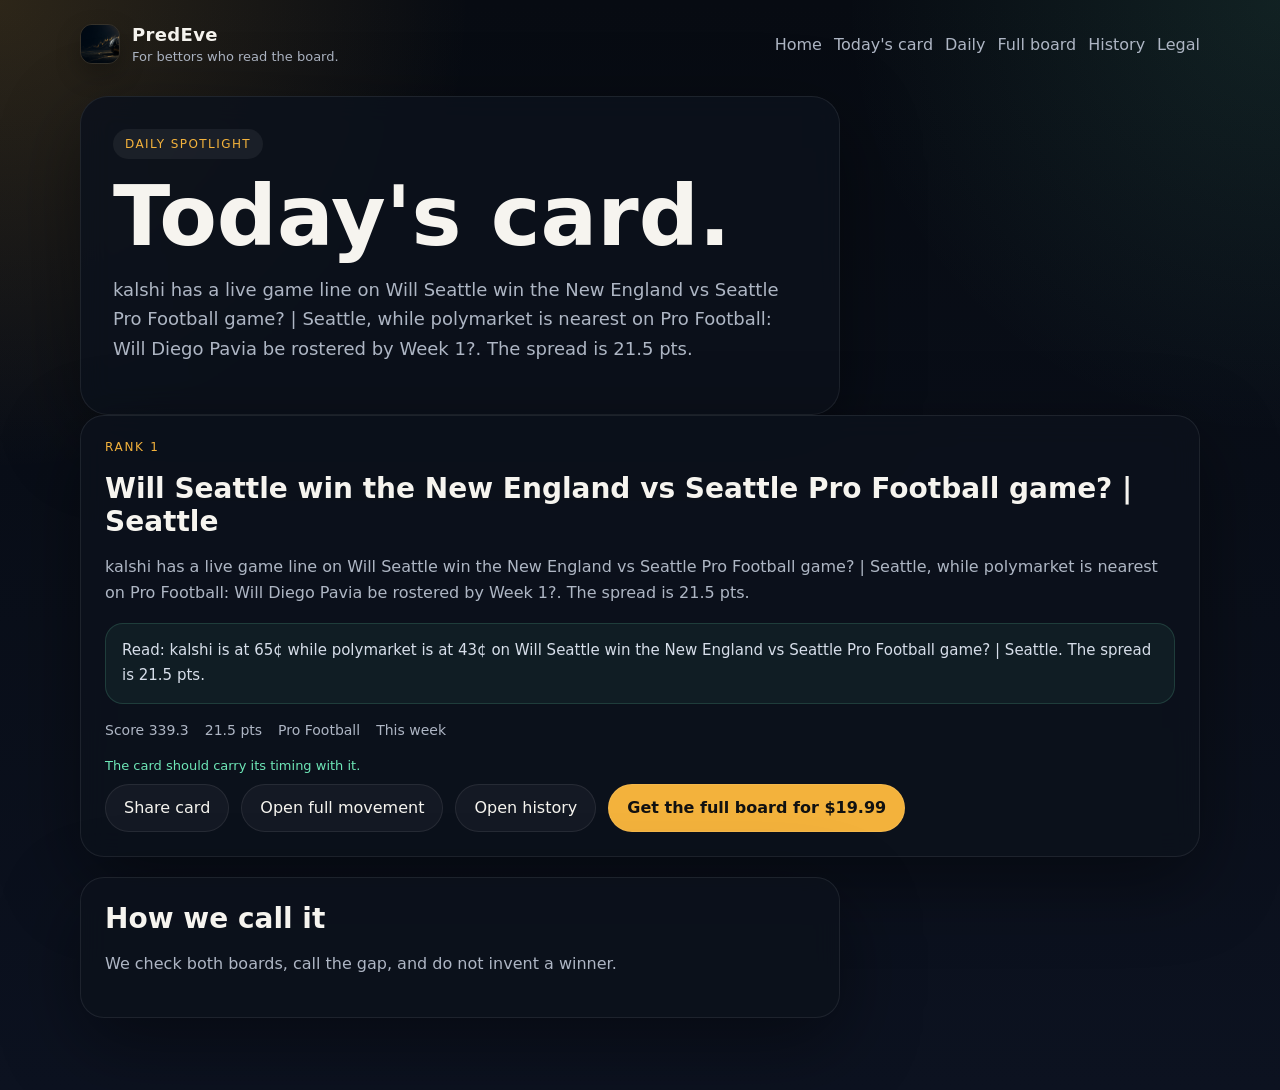
==== daily.html @ 182a0733 "Publish production site" ====
<!doctype html>
<html lang="en">
  <head>
    <meta charset="UTF-8" />
    <meta name="viewport" content="width=device-width, initial-scale=1.0" />
    <title>Today&apos;s Card | PredEve</title>
    <script type="module" crossorigin src="/assets/entry-ByFtuPrJ.js"></script>
    <link rel="stylesheet" crossorigin href="/assets/entry-D8HNHt9D.css">
  </head>
  <body data-page="daily">
    <div id="root"></div>
  </body>
</html>
---- assets/entry-D8HNHt9D.css ----
:root{color-scheme:dark;--bg: #070b12;--bg-soft: #0c1220;--panel: rgba(12, 18, 28, .88);--panel-strong: rgba(18, 26, 40, .98);--text: #f6f4ef;--muted: #aeb6c4;--accent: #f3b23c;--accent-2: #6ee7b7;--line: rgba(255, 255, 255, .08);--shadow: 0 24px 80px rgba(0, 0, 0, .42);font-family:Inter,ui-sans-serif,system-ui,sans-serif}*{box-sizing:border-box}html,body,#root{min-height:100%}body{margin:0;color:var(--text);background:radial-gradient(circle at top left,rgba(243,178,60,.16),transparent 28%),radial-gradient(circle at top right,rgba(110,231,183,.1),transparent 26%),linear-gradient(180deg,var(--bg) 0%,var(--bg-soft) 100%)}a{color:inherit;text-decoration:none}.app-shell{min-height:100vh}.topbar{width:min(1120px,calc(100vw - 40px));margin:0 auto;padding:24px 0 8px;display:flex;align-items:center;justify-content:space-between;gap:16px}.brand-wrap{display:flex;align-items:center;gap:12px}.brand-mark{width:40px;height:40px;border-radius:12px;object-fit:cover;border:1px solid var(--line);box-shadow:0 10px 24px #00000040}.brand{font-size:18px;font-weight:700;letter-spacing:.02em}.brand-sub{font-size:13px;color:var(--muted);margin-top:4px}.nav{display:flex;flex-wrap:wrap;gap:12px;color:var(--muted)}.shell{width:min(1120px,calc(100vw - 40px));margin:0 auto;padding:24px 0 72px}.history-shell{display:flex;flex-direction:column;gap:20px}.hero-panel,.info-card,.detail-card,.pricing-card{background:var(--panel);border:1px solid var(--line);box-shadow:var(--shadow);-webkit-backdrop-filter:blur(14px);backdrop-filter:blur(14px)}.hero-panel{padding:32px;border-radius:28px}.hero-panel.narrow{max-width:760px}.history-stage{display:grid;grid-template-columns:minmax(0,1.3fr) minmax(320px,.7fr);gap:20px;align-items:stretch}.history-hero{max-width:none;padding:38px;min-height:100%}.history-hero h1{max-width:9ch}.history-rail{display:grid;gap:14px}.history-rail-card{position:relative;display:flex;flex-direction:column;gap:12px;padding:20px 22px;border-radius:24px;background:linear-gradient(180deg,#0c121cf5,#090d14f0);border:1px solid var(--line);box-shadow:var(--shadow)}.history-rail-card strong{font-size:24px;line-height:1.15}.history-rail-card p{margin:0;color:var(--muted);line-height:1.6}.history-rail-card-accent{border-color:#6ee7b747;background:radial-gradient(circle at top right,rgba(110,231,183,.14),transparent 30%),linear-gradient(180deg,#0c121cf5,#090d14f0)}.history-archive-grid{grid-template-columns:repeat(auto-fit,minmax(260px,1fr))}.history-archive-grid .tracker-card{min-height:100%}.history-note{max-width:760px}.eyebrow{display:inline-block;padding:8px 12px;border-radius:999px;background:#ffffff0f;color:var(--accent);font-size:12px;letter-spacing:.12em;text-transform:uppercase}h1{font-size:clamp(42px,7vw,84px);line-height:.95;margin:18px 0 14px;max-width:12ch}.lede{max-width:66ch;color:var(--muted);font-size:18px;line-height:1.65}.hero-actions{display:flex;gap:14px;flex-wrap:wrap;margin-top:24px}.season-banner{display:inline-flex;align-items:center;margin-top:6px;padding:8px 12px;border-radius:999px;border:1px solid rgba(110,231,183,.24);background:#6ee7b714;color:var(--accent-2);font-size:13px;line-height:1.4}.button{display:inline-flex;align-items:center;justify-content:center;min-height:48px;padding:0 18px;border-radius:999px;border:1px solid var(--line)}.button.primary{background:var(--accent);color:#111;font-weight:700}.button.ghost{background:#ffffff0a}.front-stage{margin-top:20px}.front-card,.detail-card,.pricing-card,.info-card{border-radius:24px;padding:24px}.front-card{background:linear-gradient(180deg,#172030fa,#0c121cfa);border:1px solid rgba(243,178,60,.24);box-shadow:0 28px 90px #00000073;cursor:pointer;position:relative;overflow:hidden}.front-card-top,.front-card-actions{display:flex;align-items:center;justify-content:space-between;gap:16px;flex-wrap:wrap}.front-card h2,.detail-card h2,.pricing-card h2,.info-card h3{margin:18px 0 12px;font-size:28px}.front-card p,.detail-card p,.pricing-card li,.info-card p,.tiny{color:var(--muted);line-height:1.65}.card-kicker{color:var(--accent);font-size:12px;letter-spacing:.14em;text-transform:uppercase}.card-index{color:var(--muted);font-size:13px;border:1px solid var(--line);padding:6px 10px;border-radius:999px}.card-meta{display:flex;flex-wrap:wrap;gap:10px 16px;color:var(--muted);font-size:14px;margin:18px 0}.card-why{color:#d7deea;line-height:1.7;font-size:15px;margin-top:14px;padding:14px 16px;border-radius:18px;border:1px solid rgba(110,231,183,.16);background:#6ee7b70f}.card-timing{margin-top:10px;color:var(--accent-2);font-size:13px;line-height:1.55}.card-close{margin-top:8px;color:#f8d58a;font-size:13px;font-weight:700}.movement-panel{margin-top:20px;background:var(--panel-strong);border:1px solid var(--line);border-radius:28px;padding:24px;box-shadow:var(--shadow)}.movement-panel h3{margin:8px 0 10px;font-size:24px}.movement-grid{display:grid;grid-template-columns:repeat(auto-fit,minmax(220px,1fr));gap:12px;margin-top:16px}.movement-row{border-radius:20px;border:1px solid var(--line);background:#ffffff08;padding:16px 18px}.movement-row-top,.movement-values{display:flex;gap:10px 14px;justify-content:space-between;align-items:center;flex-wrap:wrap}.movement-note{color:var(--muted);font-size:13px;line-height:1.5}.movement-values{margin-top:14px;color:var(--muted)}.movement-values strong{color:var(--text)}.card-cta{color:var(--accent-2);font-weight:700}.card-note{color:var(--muted);font-size:13px}.panel-grid{display:grid;grid-template-columns:repeat(auto-fit,minmax(220px,1fr));gap:16px;margin-top:20px}.pricing-card{max-width:540px}.front-card-buttons{display:flex;gap:12px;flex-wrap:wrap;align-items:center}.share-button{white-space:nowrap}.front-card-cta{display:flex;flex-direction:column;gap:6px}.offer-card{position:relative;overflow:hidden}.offer-card-accent{border:1px solid rgba(110,231,183,.28)}.offer-label{display:inline-flex;align-items:center;padding:6px 10px;border-radius:999px;border:1px solid var(--line);color:var(--accent);font-size:12px;letter-spacing:.08em;text-transform:uppercase}.checkout-hero{display:block;width:100%;max-width:760px;margin:20px 0;border-radius:24px;border:1px solid var(--line);box-shadow:var(--shadow)}.tracker-panel{margin-top:20px;background:var(--panel-strong);border:1px solid var(--line);border-radius:28px;padding:24px;box-shadow:var(--shadow)}.scoreboard-panel{margin-top:20px;background:#121a28eb;border:1px solid var(--line);border-radius:28px;padding:24px;box-shadow:var(--shadow)}.scoreboard-grid{display:grid;grid-template-columns:repeat(auto-fit,minmax(190px,1fr));gap:12px;margin-top:16px}.scoreboard-card{display:flex;flex-direction:column;gap:10px;padding:16px 18px;border-radius:18px;border:1px solid var(--line);background:#ffffff08}.scoreboard-label{color:var(--muted);font-size:12px;letter-spacing:.12em;text-transform:uppercase}.scoreboard-card strong{font-size:20px;line-height:1.2}.tracker-grid{display:grid;grid-template-columns:repeat(auto-fit,minmax(220px,1fr));gap:14px;margin-top:16px}.tracker-card{background:#ffffff08;border:1px solid var(--line);border-radius:20px;padding:18px}.tracker-card h3{margin:14px 0 10px;font-size:22px}.tracker-card p,.tracker-meta{color:var(--muted);line-height:1.6}.history-next{margin-top:14px;padding:14px 16px;border-radius:18px;border:1px solid rgba(243,178,60,.16);background:#f3b23c0f}.history-next-label{display:inline-flex;margin-bottom:8px;color:var(--accent);font-size:12px;letter-spacing:.08em;text-transform:uppercase}.history-next p{margin:0;color:var(--text)}.performance-strip{display:flex;flex-wrap:wrap;gap:8px;margin-top:14px}.performance-strip span{display:inline-flex;align-items:center;padding:6px 10px;border-radius:999px;border:1px solid var(--line);background:#ffffff0a;color:var(--muted);font-size:12px;letter-spacing:.04em;text-transform:uppercase}.tracker-card-top,.tracker-meta{display:flex;gap:10px 14px;flex-wrap:wrap;justify-content:space-between;align-items:center}.tracker-pill{display:inline-flex;align-items:center;padding:6px 10px;border-radius:999px;border:1px solid var(--line);font-size:12px;letter-spacing:.08em;text-transform:uppercase;color:var(--accent)}.tracker-pill.muted{color:var(--muted)}.tracker-actions{margin-top:14px;display:flex;justify-content:flex-start}.methodology-card{max-width:760px;margin-top:20px}.methodology-card h3{margin-top:0}.methodology-card p{color:var(--muted);line-height:1.65}.price{font-size:52px;font-weight:800;color:var(--accent)}.pricing-card ul{padding-left:20px}.legal-card{max-width:760px}@media (max-width: 980px){.history-stage{grid-template-columns:1fr}.history-hero h1{max-width:none}}@media (max-width: 720px){.topbar,.shell{width:min(100vw - 24px,1120px)}.hero-panel{padding:22px;border-radius:20px}.front-card,.detail-card,.pricing-card,.info-card{padding:18px;border-radius:20px}h1{max-width:none}.topbar{flex-direction:column;align-items:flex-start}.history-hero{padding:22px}.history-rail-card{padding:18px;border-radius:20px}}
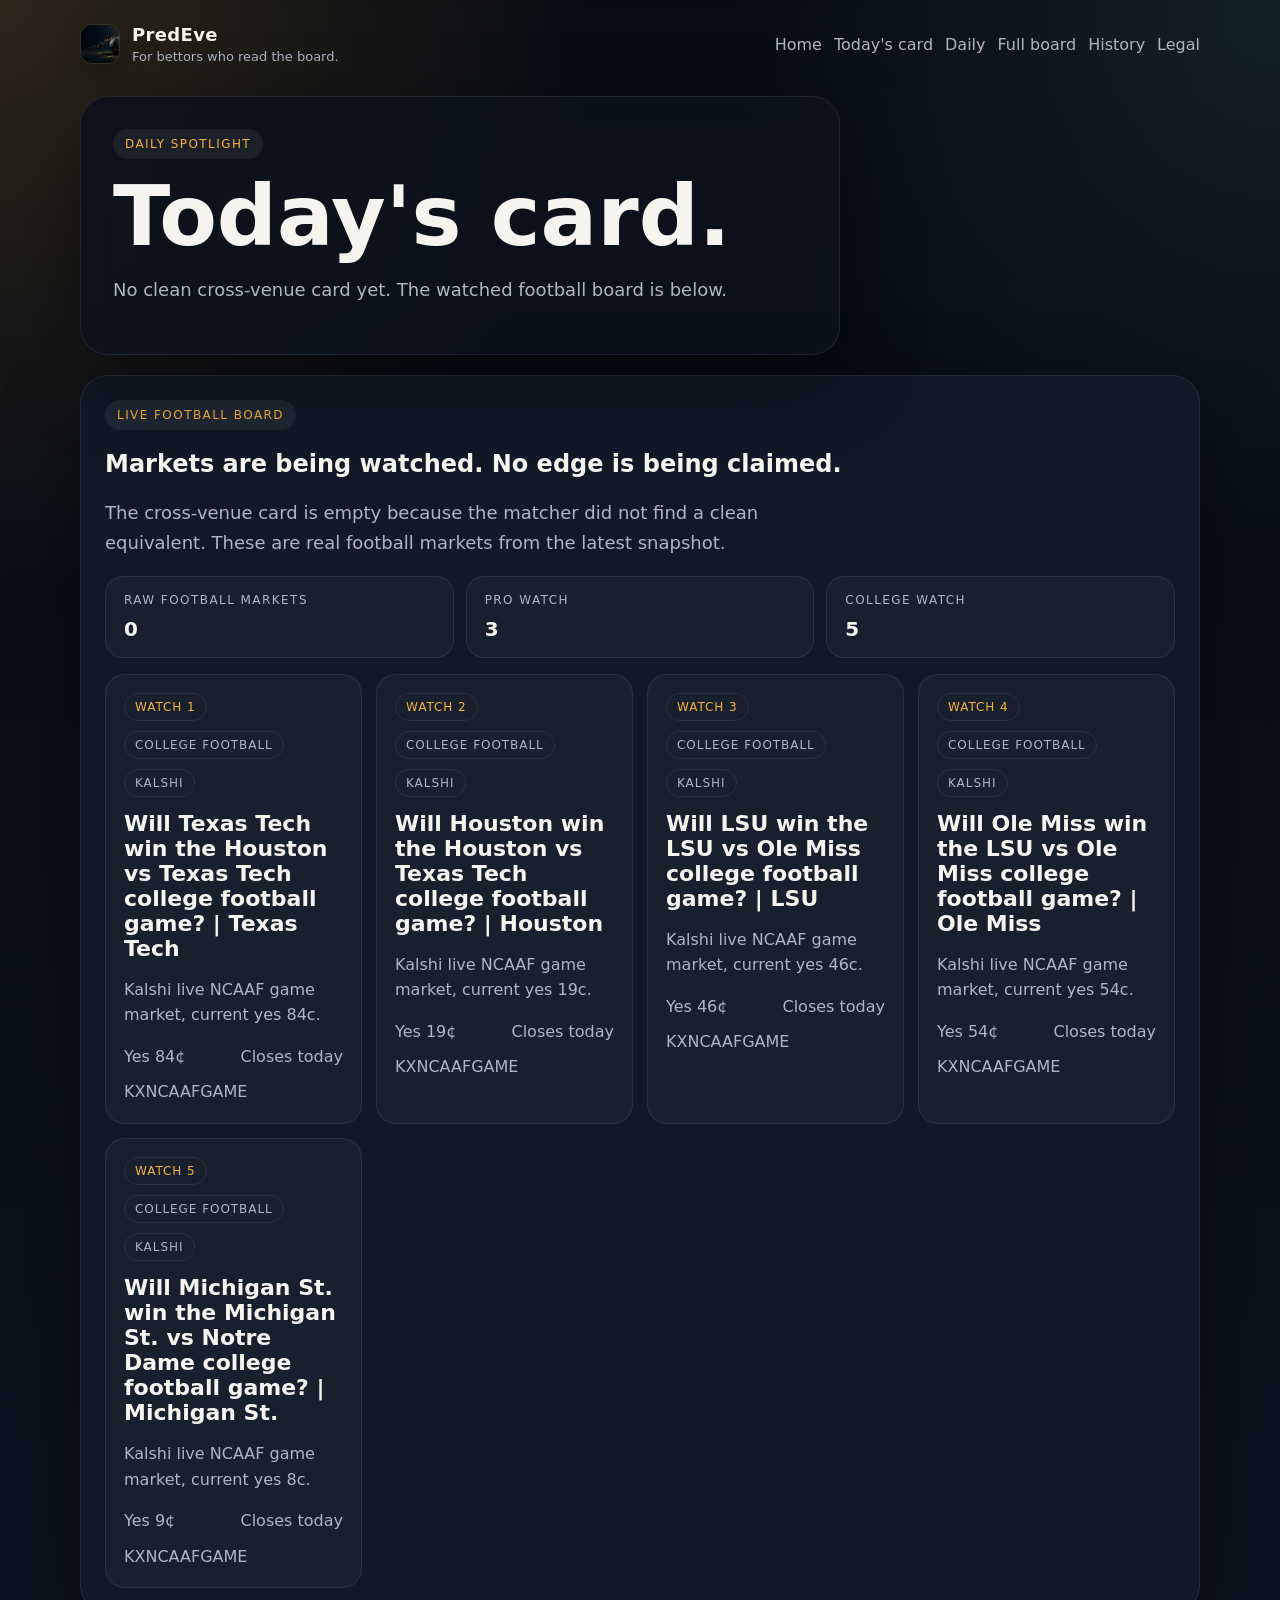
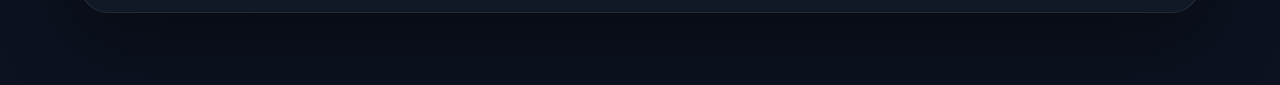
==== commit 14064a3e: "Publish production site" ====
--- a/daily.html
+++ b/daily.html
@@ -4,7 +4,7 @@
     <meta charset="UTF-8" />
     <meta name="viewport" content="width=device-width, initial-scale=1.0" />
     <title>Today&apos;s Card | PredEve</title>
-    <script type="module" crossorigin src="/assets/entry-ByFtuPrJ.js"></script>
+    <script type="module" crossorigin src="/assets/entry-BeGI3sAj.js"></script>
     <link rel="stylesheet" crossorigin href="/assets/entry-D8HNHt9D.css">
   </head>
   <body data-page="daily">
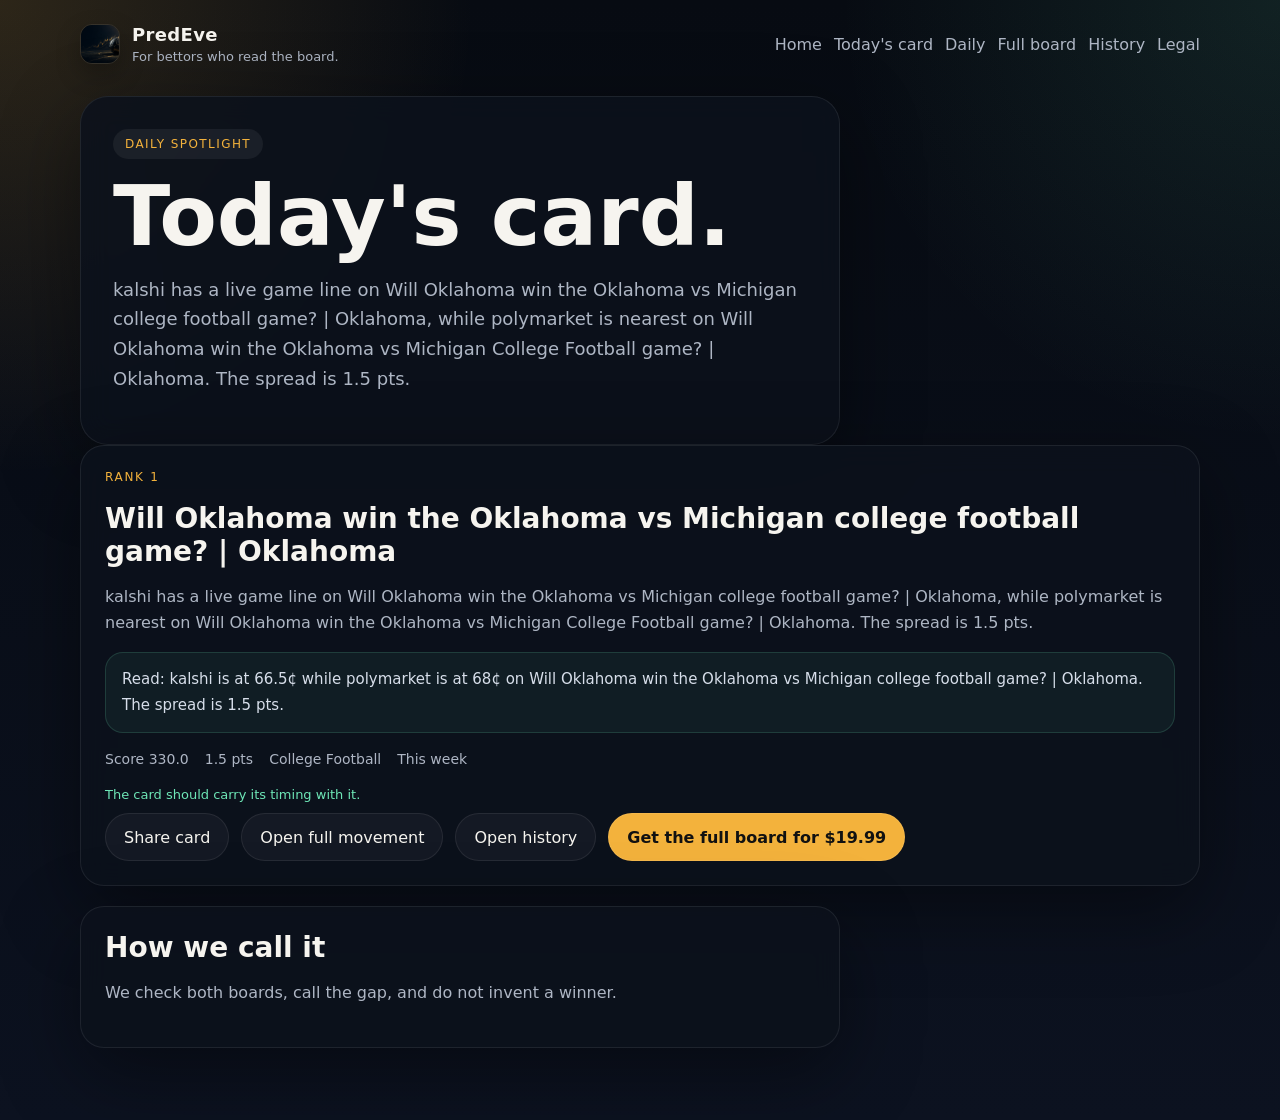
==== commit 83da6b3c: "Publish production site" ====
--- a/daily.html
+++ b/daily.html
@@ -4,7 +4,7 @@
     <meta charset="UTF-8" />
     <meta name="viewport" content="width=device-width, initial-scale=1.0" />
     <title>Today&apos;s Card | PredEve</title>
-    <script type="module" crossorigin src="/assets/entry-BeGI3sAj.js"></script>
+    <script type="module" crossorigin src="/assets/entry-BBb34oVC.js"></script>
     <link rel="stylesheet" crossorigin href="/assets/entry-D8HNHt9D.css">
   </head>
   <body data-page="daily">
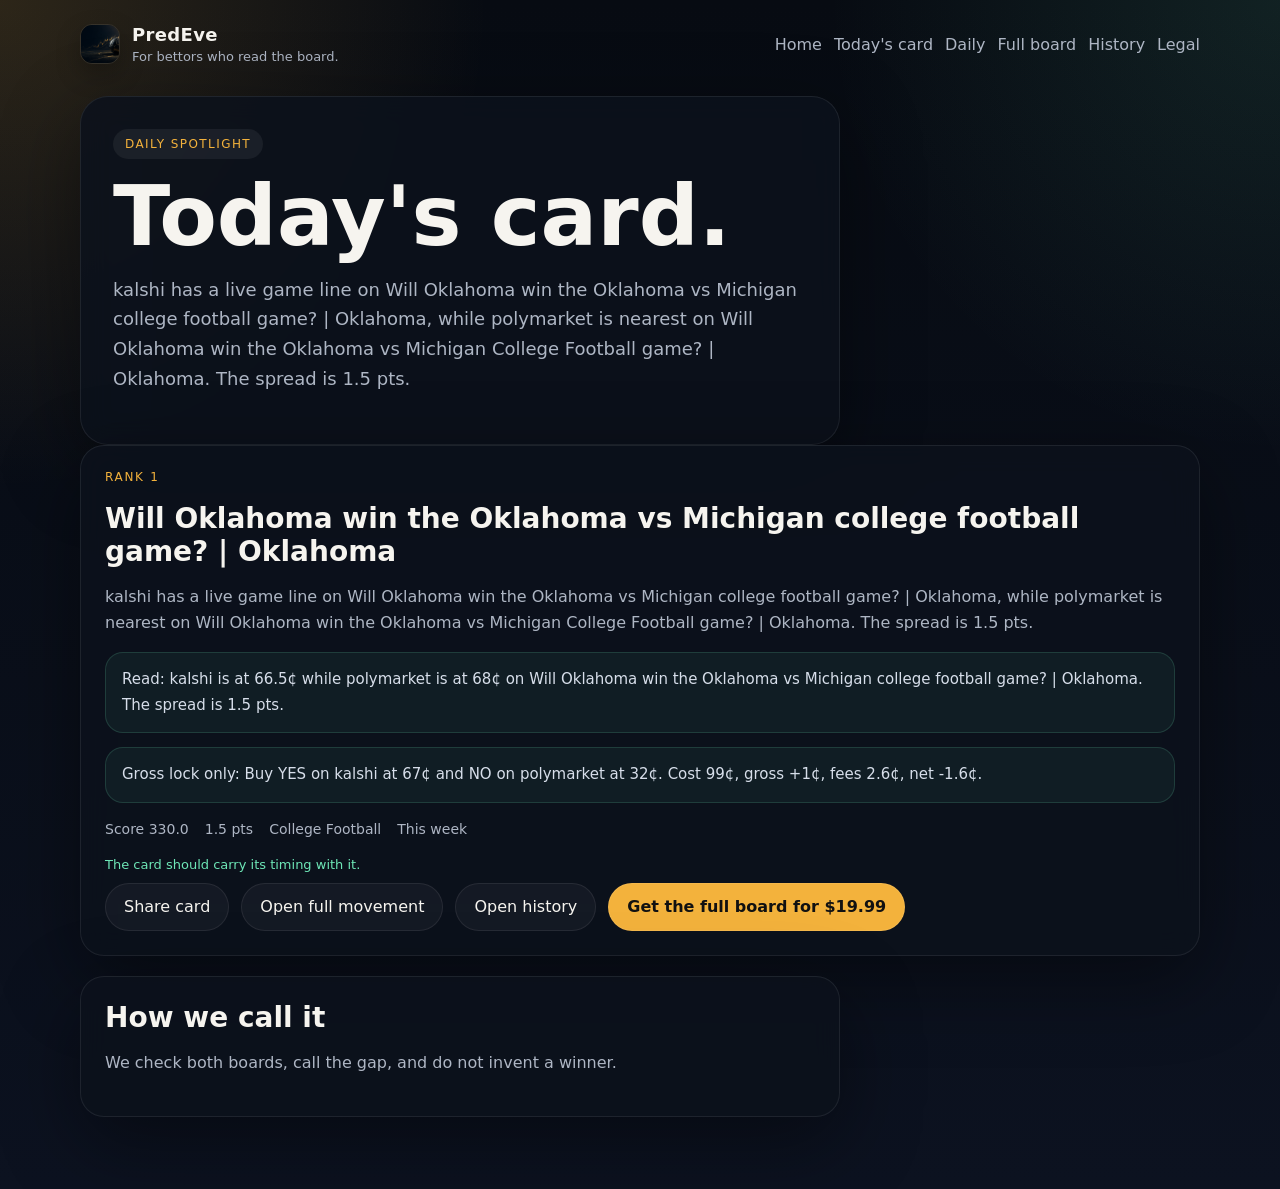
==== commit 961bbf05: "Publish production site" ====
--- a/daily.html
+++ b/daily.html
@@ -4,7 +4,7 @@
     <meta charset="UTF-8" />
     <meta name="viewport" content="width=device-width, initial-scale=1.0" />
     <title>Today&apos;s Card | PredEve</title>
-    <script type="module" crossorigin src="/assets/entry-BBb34oVC.js"></script>
+    <script type="module" crossorigin src="/assets/entry-DALHCHyP.js"></script>
     <link rel="stylesheet" crossorigin href="/assets/entry-D8HNHt9D.css">
   </head>
   <body data-page="daily">
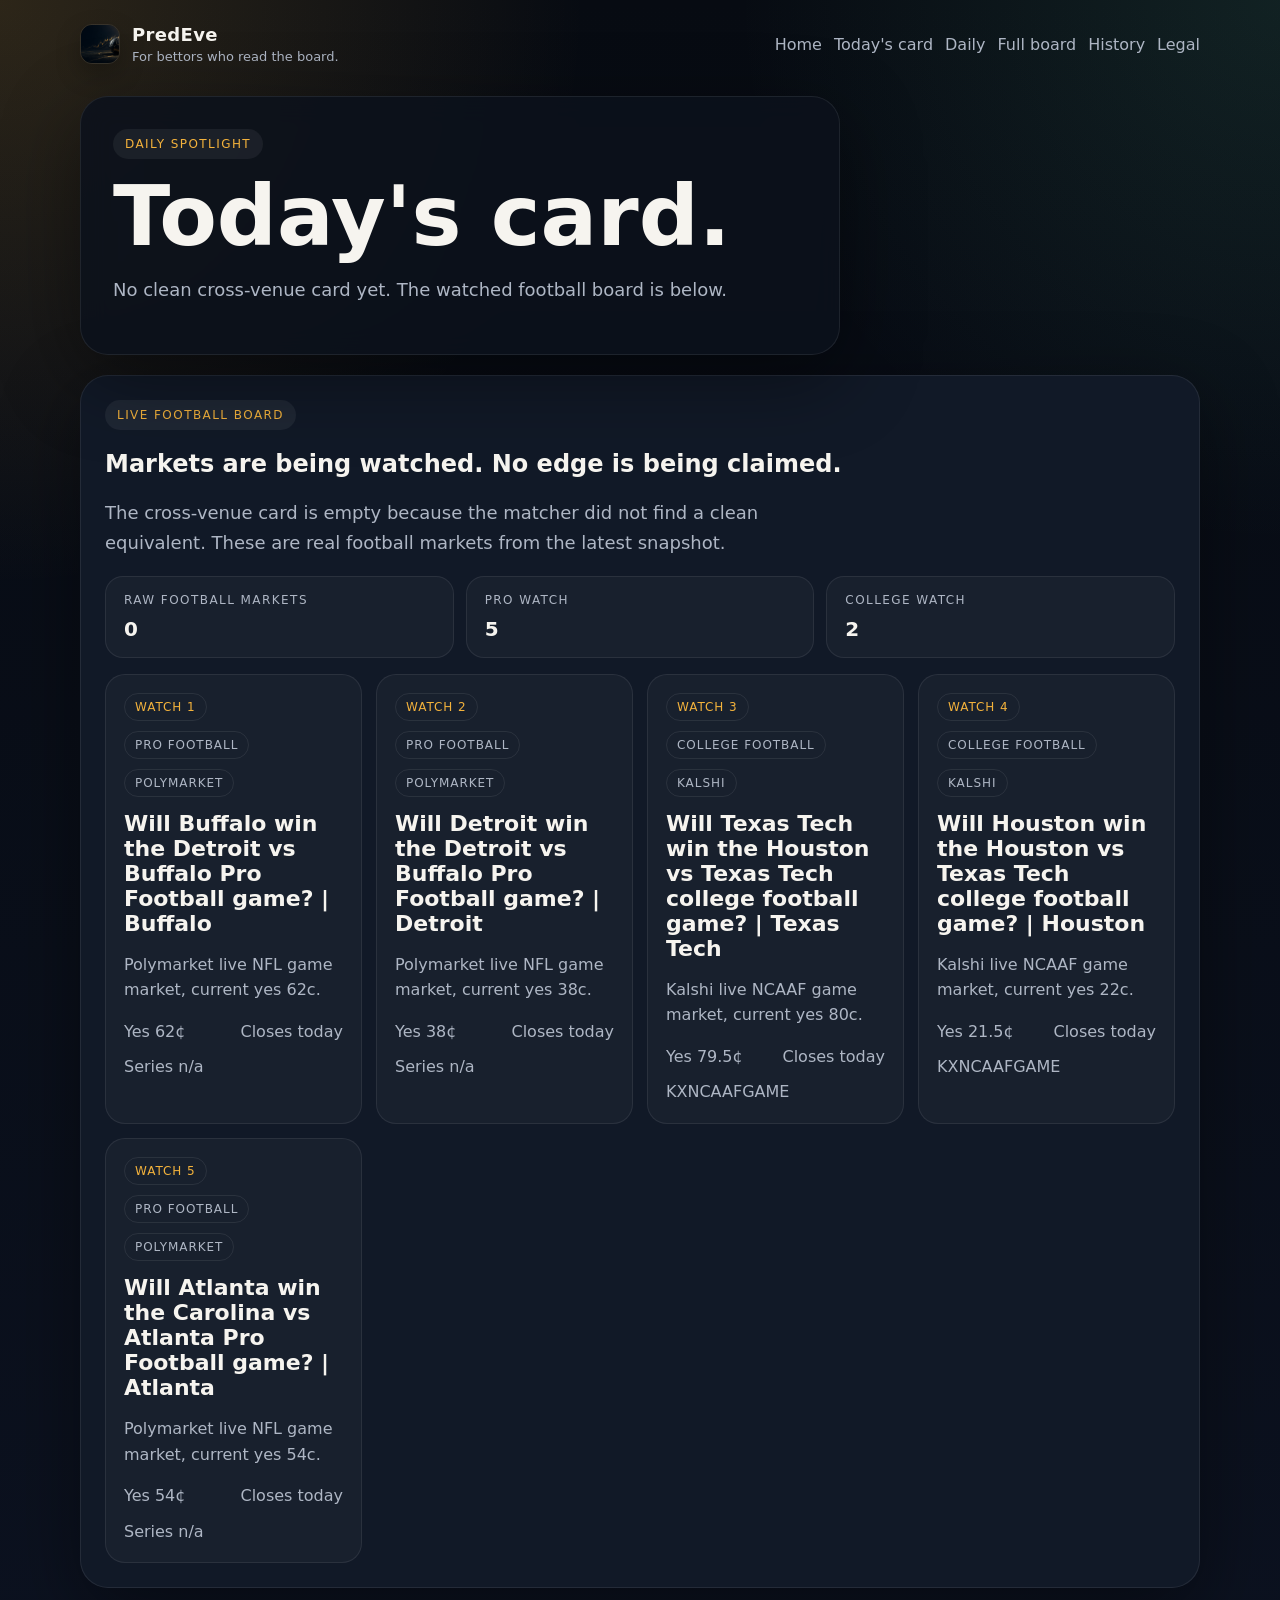
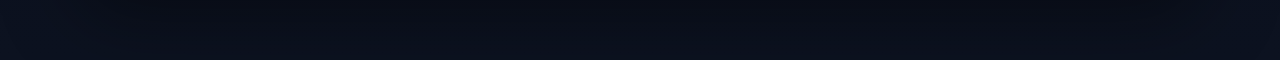
==== commit fe311c3e: "Publish production site" ====
--- a/daily.html
+++ b/daily.html
@@ -4,7 +4,7 @@
     <meta charset="UTF-8" />
     <meta name="viewport" content="width=device-width, initial-scale=1.0" />
     <title>Today&apos;s Card | PredEve</title>
-    <script type="module" crossorigin src="/assets/entry-DALHCHyP.js"></script>
+    <script type="module" crossorigin src="/assets/entry-C7BJwvZH.js"></script>
     <link rel="stylesheet" crossorigin href="/assets/entry-D8HNHt9D.css">
   </head>
   <body data-page="daily">
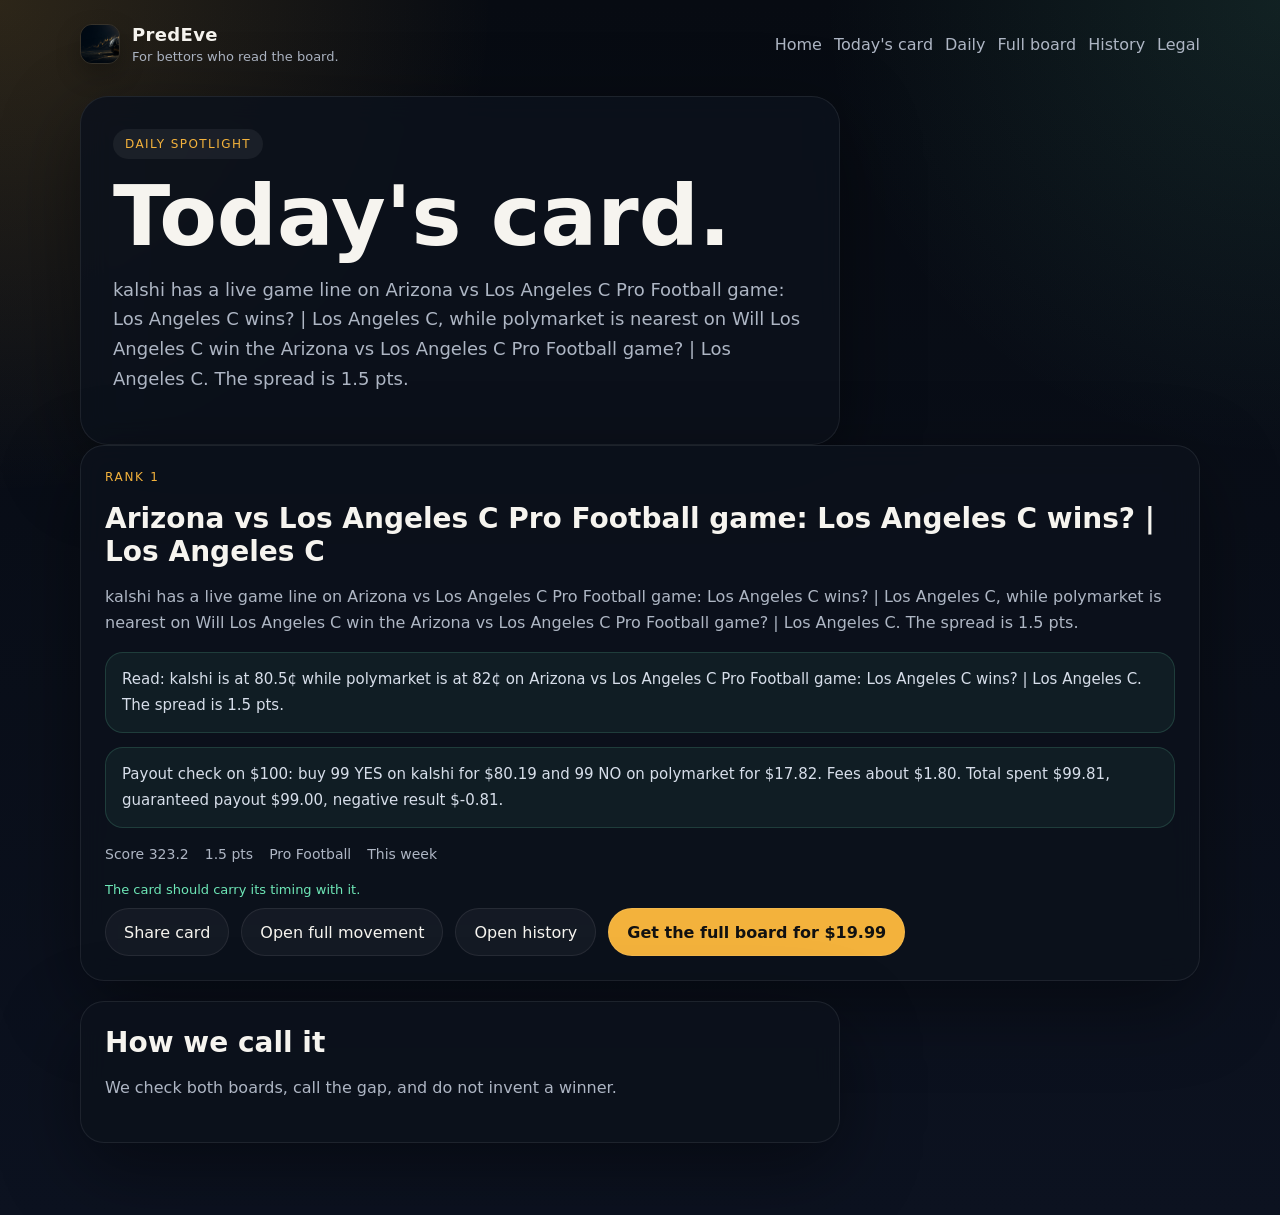
==== commit 9693d6aa: "Publish production site" ====
--- a/daily.html
+++ b/daily.html
@@ -4,8 +4,8 @@
     <meta charset="UTF-8" />
     <meta name="viewport" content="width=device-width, initial-scale=1.0" />
     <title>Today&apos;s Card | PredEve</title>
-    <script type="module" crossorigin src="/assets/entry-C7BJwvZH.js"></script>
-    <link rel="stylesheet" crossorigin href="/assets/entry-D8HNHt9D.css">
+    <script type="module" crossorigin src="/assets/entry-B8moA6MM.js"></script>
+    <link rel="stylesheet" crossorigin href="/assets/entry-C08eCWdn.css">
   </head>
   <body data-page="daily">
     <div id="root"></div>
--- a/assets/entry-C08eCWdn.css
+++ b/assets/entry-C08eCWdn.css
@@ -0,0 +1 @@
+:root{color-scheme:dark;--bg: #070b12;--bg-soft: #0c1220;--panel: rgba(12, 18, 28, .88);--panel-strong: rgba(18, 26, 40, .98);--text: #f6f4ef;--muted: #aeb6c4;--accent: #f3b23c;--accent-2: #6ee7b7;--line: rgba(255, 255, 255, .08);--shadow: 0 24px 80px rgba(0, 0, 0, .42);font-family:Inter,ui-sans-serif,system-ui,sans-serif}*{box-sizing:border-box}html,body,#root{min-height:100%}body{margin:0;color:var(--text);background:radial-gradient(circle at top left,rgba(243,178,60,.16),transparent 28%),radial-gradient(circle at top right,rgba(110,231,183,.1),transparent 26%),linear-gradient(180deg,var(--bg) 0%,var(--bg-soft) 100%)}a{color:inherit;text-decoration:none}.app-shell{min-height:100vh}.topbar{width:min(1120px,calc(100vw - 40px));margin:0 auto;padding:24px 0 8px;display:flex;align-items:center;justify-content:space-between;gap:16px}.brand-wrap{display:flex;align-items:center;gap:12px}.brand-mark{width:40px;height:40px;border-radius:12px;object-fit:cover;border:1px solid var(--line);box-shadow:0 10px 24px #00000040}.brand{font-size:18px;font-weight:700;letter-spacing:.02em}.brand-sub{font-size:13px;color:var(--muted);margin-top:4px}.nav{display:flex;flex-wrap:wrap;gap:12px;color:var(--muted)}.shell{width:min(1120px,calc(100vw - 40px));margin:0 auto;padding:24px 0 72px}.history-shell{display:flex;flex-direction:column;gap:20px}.hero-panel,.info-card,.detail-card,.pricing-card{background:var(--panel);border:1px solid var(--line);box-shadow:var(--shadow);-webkit-backdrop-filter:blur(14px);backdrop-filter:blur(14px)}.hero-panel{padding:32px;border-radius:28px}.hero-panel.narrow{max-width:760px}.history-stage{display:grid;grid-template-columns:minmax(0,1.3fr) minmax(320px,.7fr);gap:20px;align-items:stretch}.history-hero{max-width:none;padding:38px;min-height:100%}.history-hero h1{max-width:9ch}.history-rail{display:grid;gap:14px}.history-rail-card{position:relative;display:flex;flex-direction:column;gap:12px;padding:20px 22px;border-radius:24px;background:linear-gradient(180deg,#0c121cf5,#090d14f0);border:1px solid var(--line);box-shadow:var(--shadow)}.history-rail-card strong{font-size:24px;line-height:1.15}.history-rail-card p{margin:0;color:var(--muted);line-height:1.6}.history-rail-card-accent{border-color:#6ee7b747;background:radial-gradient(circle at top right,rgba(110,231,183,.14),transparent 30%),linear-gradient(180deg,#0c121cf5,#090d14f0)}.history-archive-grid{grid-template-columns:repeat(auto-fit,minmax(260px,1fr))}.history-archive-grid .tracker-card{min-height:100%}.history-note{max-width:760px}.eyebrow{display:inline-block;padding:8px 12px;border-radius:999px;background:#ffffff0f;color:var(--accent);font-size:12px;letter-spacing:.12em;text-transform:uppercase}h1{font-size:clamp(42px,7vw,84px);line-height:.95;margin:18px 0 14px;max-width:12ch}.lede{max-width:66ch;color:var(--muted);font-size:18px;line-height:1.65}.hero-actions{display:flex;gap:14px;flex-wrap:wrap;margin-top:24px}.season-banner{display:inline-flex;align-items:center;margin-top:6px;padding:8px 12px;border-radius:999px;border:1px solid rgba(110,231,183,.24);background:#6ee7b714;color:var(--accent-2);font-size:13px;line-height:1.4}.button{display:inline-flex;align-items:center;justify-content:center;min-height:48px;padding:0 18px;border-radius:999px;border:1px solid var(--line)}.button.primary{background:var(--accent);color:#111;font-weight:700}.button.ghost{background:#ffffff0a}.front-stage{margin-top:20px}.front-card,.detail-card,.pricing-card,.info-card{border-radius:24px;padding:24px}.front-card{background:linear-gradient(180deg,#172030fa,#0c121cfa);border:1px solid rgba(243,178,60,.24);box-shadow:0 28px 90px #00000073;cursor:pointer;position:relative;overflow:hidden}.front-card:has(.result-positive),.tracker-card:has(.result-positive){border-color:#6ee7b7b8;background:linear-gradient(180deg,#164a44eb,#0c2326fa)}.front-card:has(.result-negative),.tracker-card:has(.result-negative){border-color:#f47272ad;background:linear-gradient(180deg,#5c272de6,#22181ffa)}.front-card-top,.front-card-actions{display:flex;align-items:center;justify-content:space-between;gap:16px;flex-wrap:wrap}.front-card h2,.detail-card h2,.pricing-card h2,.info-card h3{margin:18px 0 12px;font-size:28px}.front-card p,.detail-card p,.pricing-card li,.info-card p,.tiny{color:var(--muted);line-height:1.65}.card-kicker{color:var(--accent);font-size:12px;letter-spacing:.14em;text-transform:uppercase}.card-index{color:var(--muted);font-size:13px;border:1px solid var(--line);padding:6px 10px;border-radius:999px}.card-meta{display:flex;flex-wrap:wrap;gap:10px 16px;color:var(--muted);font-size:14px;margin:18px 0}.card-why{color:#d7deea;line-height:1.7;font-size:15px;margin-top:14px;padding:14px 16px;border-radius:18px;border:1px solid rgba(110,231,183,.16);background:#6ee7b70f}.card-timing{margin-top:10px;color:var(--accent-2);font-size:13px;line-height:1.55}.card-close{margin-top:8px;color:#f8d58a;font-size:13px;font-weight:700}.movement-panel{margin-top:20px;background:var(--panel-strong);border:1px solid var(--line);border-radius:28px;padding:24px;box-shadow:var(--shadow)}.movement-panel h3{margin:8px 0 10px;font-size:24px}.movement-grid{display:grid;grid-template-columns:repeat(auto-fit,minmax(220px,1fr));gap:12px;margin-top:16px}.movement-row{border-radius:20px;border:1px solid var(--line);background:#ffffff08;padding:16px 18px}.movement-row-top,.movement-values{display:flex;gap:10px 14px;justify-content:space-between;align-items:center;flex-wrap:wrap}.movement-note{color:var(--muted);font-size:13px;line-height:1.5}.movement-values{margin-top:14px;color:var(--muted)}.movement-values strong{color:var(--text)}.card-cta{color:var(--accent-2);font-weight:700}.card-note{color:var(--muted);font-size:13px}.panel-grid{display:grid;grid-template-columns:repeat(auto-fit,minmax(220px,1fr));gap:16px;margin-top:20px}.pricing-card{max-width:540px}.front-card-buttons{display:flex;gap:12px;flex-wrap:wrap;align-items:center}.share-button{white-space:nowrap}.front-card-cta{display:flex;flex-direction:column;gap:6px}.offer-card{position:relative;overflow:hidden}.offer-card-accent{border:1px solid rgba(110,231,183,.28)}.offer-label{display:inline-flex;align-items:center;padding:6px 10px;border-radius:999px;border:1px solid var(--line);color:var(--accent);font-size:12px;letter-spacing:.08em;text-transform:uppercase}.checkout-hero{display:block;width:100%;max-width:760px;margin:20px 0;border-radius:24px;border:1px solid var(--line);box-shadow:var(--shadow)}.tracker-panel{margin-top:20px;background:var(--panel-strong);border:1px solid var(--line);border-radius:28px;padding:24px;box-shadow:var(--shadow)}.scoreboard-panel{margin-top:20px;background:#121a28eb;border:1px solid var(--line);border-radius:28px;padding:24px;box-shadow:var(--shadow)}.scoreboard-grid{display:grid;grid-template-columns:repeat(auto-fit,minmax(190px,1fr));gap:12px;margin-top:16px}.scoreboard-card{display:flex;flex-direction:column;gap:10px;padding:16px 18px;border-radius:18px;border:1px solid var(--line);background:#ffffff08}.scoreboard-label{color:var(--muted);font-size:12px;letter-spacing:.12em;text-transform:uppercase}.scoreboard-card strong{font-size:20px;line-height:1.2}.tracker-grid{display:grid;grid-template-columns:repeat(auto-fit,minmax(220px,1fr));gap:14px;margin-top:16px}.tracker-card{background:#ffffff08;border:1px solid var(--line);border-radius:20px;padding:18px}.tracker-card:has(.result-positive){box-shadow:0 16px 42px #23c5971f}.tracker-card:has(.result-negative){box-shadow:0 16px 42px #f472721a}.tracker-card h3{margin:14px 0 10px;font-size:22px}.tracker-card p,.tracker-meta{color:var(--muted);line-height:1.6}.history-next{margin-top:14px;padding:14px 16px;border-radius:18px;border:1px solid rgba(243,178,60,.16);background:#f3b23c0f}.history-next-label{display:inline-flex;margin-bottom:8px;color:var(--accent);font-size:12px;letter-spacing:.08em;text-transform:uppercase}.history-next p{margin:0;color:var(--text)}.performance-strip{display:flex;flex-wrap:wrap;gap:8px;margin-top:14px}.performance-strip span{display:inline-flex;align-items:center;padding:6px 10px;border-radius:999px;border:1px solid var(--line);background:#ffffff0a;color:var(--muted);font-size:12px;letter-spacing:.04em;text-transform:uppercase}.tracker-card-top,.tracker-meta{display:flex;gap:10px 14px;flex-wrap:wrap;justify-content:space-between;align-items:center}.tracker-pill{display:inline-flex;align-items:center;padding:6px 10px;border-radius:999px;border:1px solid var(--line);font-size:12px;letter-spacing:.08em;text-transform:uppercase;color:var(--accent)}.tracker-pill.muted{color:var(--muted)}.tracker-actions{margin-top:14px;display:flex;justify-content:flex-start}.methodology-card{max-width:760px;margin-top:20px}.methodology-card h3{margin-top:0}.methodology-card p{color:var(--muted);line-height:1.65}.price{font-size:52px;font-weight:800;color:var(--accent)}.pricing-card ul{padding-left:20px}.legal-card{max-width:760px}@media (max-width: 980px){.history-stage{grid-template-columns:1fr}.history-hero h1{max-width:none}}@media (max-width: 720px){.topbar,.shell{width:min(100vw - 24px,1120px)}.hero-panel{padding:22px;border-radius:20px}.front-card,.detail-card,.pricing-card,.info-card{padding:18px;border-radius:20px}h1{max-width:none}.topbar{flex-direction:column;align-items:flex-start}.history-hero{padding:22px}.history-rail-card{padding:18px;border-radius:20px}}
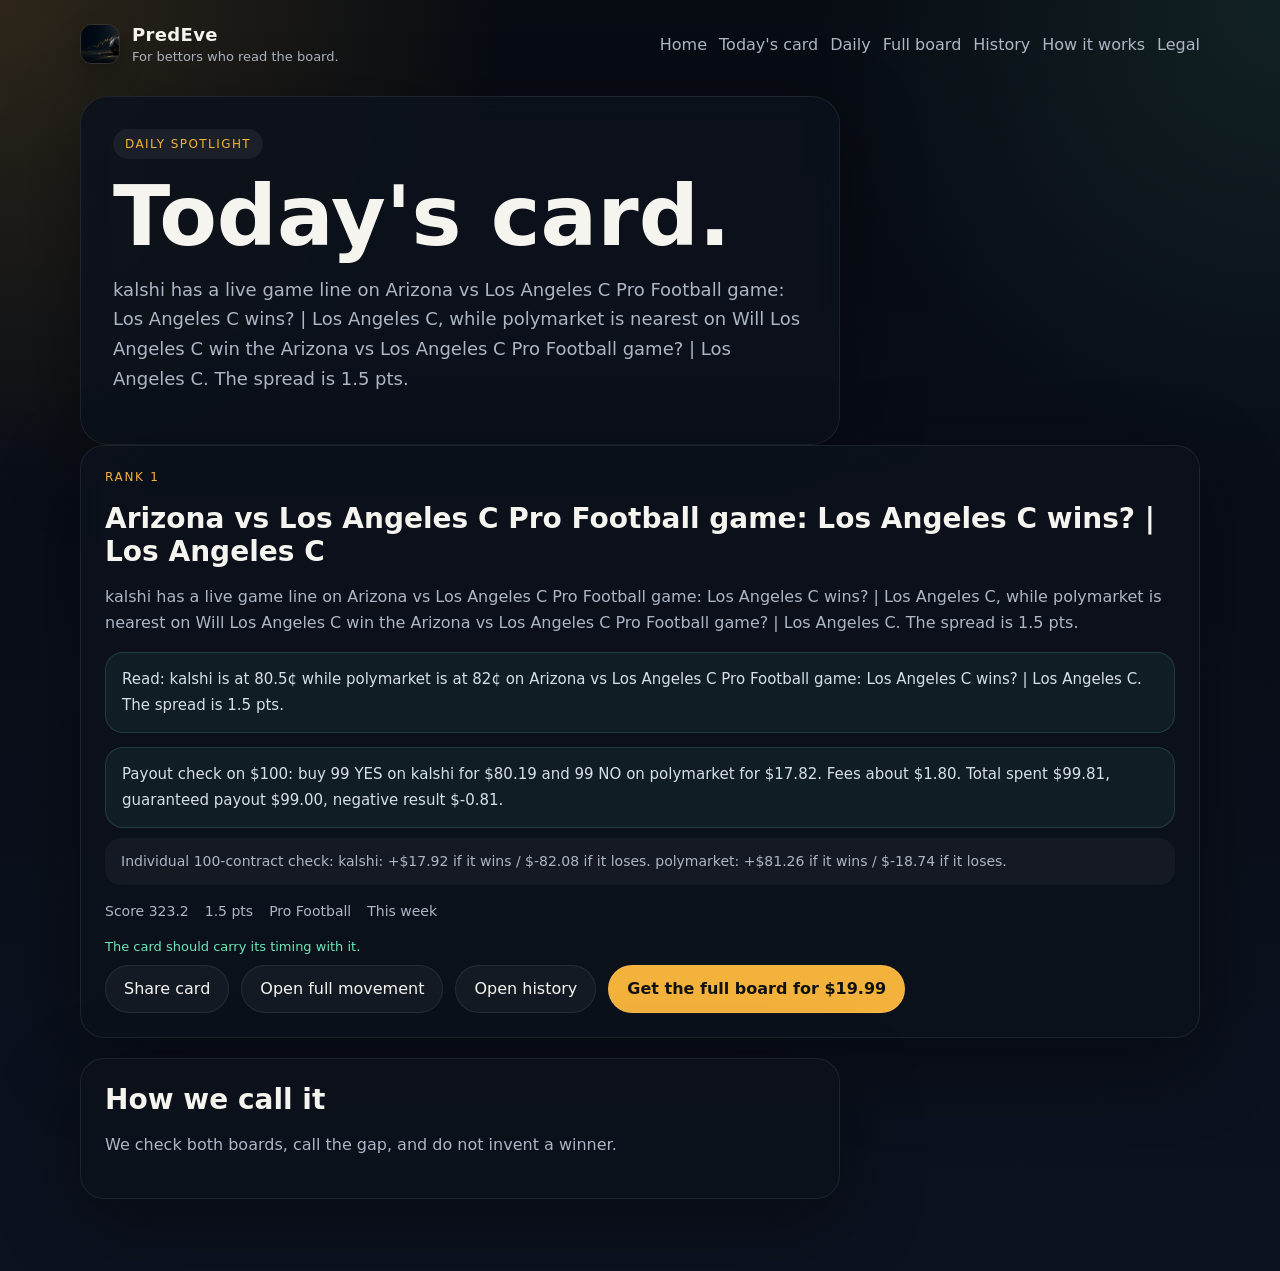
==== commit d3e7e275: "Publish production site" ====
--- a/daily.html
+++ b/daily.html
@@ -4,8 +4,8 @@
     <meta charset="UTF-8" />
     <meta name="viewport" content="width=device-width, initial-scale=1.0" />
     <title>Today&apos;s Card | PredEve</title>
-    <script type="module" crossorigin src="/assets/entry-B8moA6MM.js"></script>
-    <link rel="stylesheet" crossorigin href="/assets/entry-C08eCWdn.css">
+    <script type="module" crossorigin src="/assets/entry-0etSOFo0.js"></script>
+    <link rel="stylesheet" crossorigin href="/assets/entry-Dki-t40q.css">
   </head>
   <body data-page="daily">
     <div id="root"></div>
--- a/assets/entry-Dki-t40q.css
+++ b/assets/entry-Dki-t40q.css
@@ -0,0 +1 @@
+:root{color-scheme:dark;--bg: #070b12;--bg-soft: #0c1220;--panel: rgba(12, 18, 28, .88);--panel-strong: rgba(18, 26, 40, .98);--text: #f6f4ef;--muted: #aeb6c4;--accent: #f3b23c;--accent-2: #6ee7b7;--line: rgba(255, 255, 255, .08);--shadow: 0 24px 80px rgba(0, 0, 0, .42);font-family:Inter,ui-sans-serif,system-ui,sans-serif}*{box-sizing:border-box}html,body,#root{min-height:100%}body{margin:0;color:var(--text);background:radial-gradient(circle at top left,rgba(243,178,60,.16),transparent 28%),radial-gradient(circle at top right,rgba(110,231,183,.1),transparent 26%),linear-gradient(180deg,var(--bg) 0%,var(--bg-soft) 100%)}a{color:inherit;text-decoration:none}.app-shell{min-height:100vh}.topbar{width:min(1120px,calc(100vw - 40px));margin:0 auto;padding:24px 0 8px;display:flex;align-items:center;justify-content:space-between;gap:16px}.brand-wrap{display:flex;align-items:center;gap:12px}.brand-mark{width:40px;height:40px;border-radius:12px;object-fit:cover;border:1px solid var(--line);box-shadow:0 10px 24px #00000040}.brand{font-size:18px;font-weight:700;letter-spacing:.02em}.brand-sub{font-size:13px;color:var(--muted);margin-top:4px}.nav{display:flex;flex-wrap:wrap;gap:12px;color:var(--muted)}.shell{width:min(1120px,calc(100vw - 40px));margin:0 auto;padding:24px 0 72px}.history-shell{display:flex;flex-direction:column;gap:20px}.hero-panel,.info-card,.detail-card,.pricing-card{background:var(--panel);border:1px solid var(--line);box-shadow:var(--shadow);-webkit-backdrop-filter:blur(14px);backdrop-filter:blur(14px)}.hero-panel{padding:32px;border-radius:28px}.hero-panel.narrow{max-width:760px}.history-stage{display:grid;grid-template-columns:minmax(0,1.3fr) minmax(320px,.7fr);gap:20px;align-items:stretch}.history-hero{max-width:none;padding:38px;min-height:100%}.history-hero h1{max-width:9ch}.history-rail{display:grid;gap:14px}.history-rail-card{position:relative;display:flex;flex-direction:column;gap:12px;padding:20px 22px;border-radius:24px;background:linear-gradient(180deg,#0c121cf5,#090d14f0);border:1px solid var(--line);box-shadow:var(--shadow)}.history-rail-card strong{font-size:24px;line-height:1.15}.history-rail-card p{margin:0;color:var(--muted);line-height:1.6}.history-rail-card-accent{border-color:#6ee7b747;background:radial-gradient(circle at top right,rgba(110,231,183,.14),transparent 30%),linear-gradient(180deg,#0c121cf5,#090d14f0)}.history-archive-grid{grid-template-columns:repeat(auto-fit,minmax(260px,1fr))}.history-archive-grid .tracker-card{min-height:100%}.history-note{max-width:760px}.eyebrow{display:inline-block;padding:8px 12px;border-radius:999px;background:#ffffff0f;color:var(--accent);font-size:12px;letter-spacing:.12em;text-transform:uppercase}h1{font-size:clamp(42px,7vw,84px);line-height:.95;margin:18px 0 14px;max-width:12ch}.lede{max-width:66ch;color:var(--muted);font-size:18px;line-height:1.65}.hero-actions{display:flex;gap:14px;flex-wrap:wrap;margin-top:24px}.season-banner{display:inline-flex;align-items:center;margin-top:6px;padding:8px 12px;border-radius:999px;border:1px solid rgba(110,231,183,.24);background:#6ee7b714;color:var(--accent-2);font-size:13px;line-height:1.4}.button{display:inline-flex;align-items:center;justify-content:center;min-height:48px;padding:0 18px;border-radius:999px;border:1px solid var(--line)}.button.primary{background:var(--accent);color:#111;font-weight:700}.button.ghost{background:#ffffff0a}.front-stage{margin-top:20px}.front-card,.detail-card,.pricing-card,.info-card{border-radius:24px;padding:24px}.front-card{background:linear-gradient(180deg,#172030fa,#0c121cfa);border:1px solid rgba(243,178,60,.24);box-shadow:0 28px 90px #00000073;cursor:pointer;position:relative;overflow:hidden}.front-card:has(.result-positive),.tracker-card:has(.result-positive){border-color:#6ee7b7b8;background:linear-gradient(180deg,#164a44eb,#0c2326fa)}.front-card:has(.result-negative),.tracker-card:has(.result-negative){border-color:#f47272ad;background:linear-gradient(180deg,#5c272de6,#22181ffa)}.front-card-top,.front-card-actions{display:flex;align-items:center;justify-content:space-between;gap:16px;flex-wrap:wrap}.front-card h2,.detail-card h2,.pricing-card h2,.info-card h3{margin:18px 0 12px;font-size:28px}.front-card p,.detail-card p,.pricing-card li,.info-card p,.tiny{color:var(--muted);line-height:1.65}.card-kicker{color:var(--accent);font-size:12px;letter-spacing:.14em;text-transform:uppercase}.card-index{color:var(--muted);font-size:13px;border:1px solid var(--line);padding:6px 10px;border-radius:999px}.card-meta{display:flex;flex-wrap:wrap;gap:10px 16px;color:var(--muted);font-size:14px;margin:18px 0}.card-why{color:#d7deea;line-height:1.7;font-size:15px;margin-top:14px;padding:14px 16px;border-radius:18px;border:1px solid rgba(110,231,183,.16);background:#6ee7b70f}.card-outcomes{margin-top:10px;padding:12px 16px;border-radius:16px;color:var(--muted);background:#ffffff0a;font-size:14px;line-height:1.6}.card-timing{margin-top:10px;color:var(--accent-2);font-size:13px;line-height:1.55}.card-close{margin-top:8px;color:#f8d58a;font-size:13px;font-weight:700}.movement-panel{margin-top:20px;background:var(--panel-strong);border:1px solid var(--line);border-radius:28px;padding:24px;box-shadow:var(--shadow)}.movement-panel h3{margin:8px 0 10px;font-size:24px}.movement-grid{display:grid;grid-template-columns:repeat(auto-fit,minmax(220px,1fr));gap:12px;margin-top:16px}.movement-row{border-radius:20px;border:1px solid var(--line);background:#ffffff08;padding:16px 18px}.movement-row-top,.movement-values{display:flex;gap:10px 14px;justify-content:space-between;align-items:center;flex-wrap:wrap}.movement-note{color:var(--muted);font-size:13px;line-height:1.5}.movement-values{margin-top:14px;color:var(--muted)}.movement-values strong{color:var(--text)}.card-cta{color:var(--accent-2);font-weight:700}.card-note{color:var(--muted);font-size:13px}.panel-grid{display:grid;grid-template-columns:repeat(auto-fit,minmax(220px,1fr));gap:16px;margin-top:20px}.pricing-card{max-width:540px}.front-card-buttons{display:flex;gap:12px;flex-wrap:wrap;align-items:center}.share-button{white-space:nowrap}.front-card-cta{display:flex;flex-direction:column;gap:6px}.offer-card{position:relative;overflow:hidden}.offer-card-accent{border:1px solid rgba(110,231,183,.28)}.offer-label{display:inline-flex;align-items:center;padding:6px 10px;border-radius:999px;border:1px solid var(--line);color:var(--accent);font-size:12px;letter-spacing:.08em;text-transform:uppercase}.checkout-hero{display:block;width:100%;max-width:760px;margin:20px 0;border-radius:24px;border:1px solid var(--line);box-shadow:var(--shadow)}.tracker-panel{margin-top:20px;background:var(--panel-strong);border:1px solid var(--line);border-radius:28px;padding:24px;box-shadow:var(--shadow)}.scoreboard-panel{margin-top:20px;background:#121a28eb;border:1px solid var(--line);border-radius:28px;padding:24px;box-shadow:var(--shadow)}.scoreboard-grid{display:grid;grid-template-columns:repeat(auto-fit,minmax(190px,1fr));gap:12px;margin-top:16px}.scoreboard-card{display:flex;flex-direction:column;gap:10px;padding:16px 18px;border-radius:18px;border:1px solid var(--line);background:#ffffff08}.scoreboard-label{color:var(--muted);font-size:12px;letter-spacing:.12em;text-transform:uppercase}.scoreboard-card strong{font-size:20px;line-height:1.2}.tracker-grid{display:grid;grid-template-columns:repeat(auto-fit,minmax(220px,1fr));gap:14px;margin-top:16px}.tracker-card{background:#ffffff08;border:1px solid var(--line);border-radius:20px;padding:18px}.tracker-card:has(.result-positive){box-shadow:0 16px 42px #23c5971f}.tracker-card:has(.result-negative){box-shadow:0 16px 42px #f472721a}.tracker-card h3{margin:14px 0 10px;font-size:22px}.tracker-card p,.tracker-meta{color:var(--muted);line-height:1.6}.history-next{margin-top:14px;padding:14px 16px;border-radius:18px;border:1px solid rgba(243,178,60,.16);background:#f3b23c0f}.history-next-label{display:inline-flex;margin-bottom:8px;color:var(--accent);font-size:12px;letter-spacing:.08em;text-transform:uppercase}.history-next p{margin:0;color:var(--text)}.performance-strip{display:flex;flex-wrap:wrap;gap:8px;margin-top:14px}.performance-strip span{display:inline-flex;align-items:center;padding:6px 10px;border-radius:999px;border:1px solid var(--line);background:#ffffff0a;color:var(--muted);font-size:12px;letter-spacing:.04em;text-transform:uppercase}.tracker-card-top,.tracker-meta{display:flex;gap:10px 14px;flex-wrap:wrap;justify-content:space-between;align-items:center}.tracker-pill{display:inline-flex;align-items:center;padding:6px 10px;border-radius:999px;border:1px solid var(--line);font-size:12px;letter-spacing:.08em;text-transform:uppercase;color:var(--accent)}.tracker-pill.muted{color:var(--muted)}.tracker-actions{margin-top:14px;display:flex;justify-content:flex-start}.methodology-card{max-width:760px;margin-top:20px}.methodology-card h3{margin-top:0}.methodology-card p{color:var(--muted);line-height:1.65}.price{font-size:52px;font-weight:800;color:var(--accent)}.pricing-card ul{padding-left:20px}.legal-card{max-width:760px}@media (max-width: 980px){.history-stage{grid-template-columns:1fr}.history-hero h1{max-width:none}}@media (max-width: 720px){.topbar,.shell{width:min(100vw - 24px,1120px)}.hero-panel{padding:22px;border-radius:20px}.front-card,.detail-card,.pricing-card,.info-card{padding:18px;border-radius:20px}h1{max-width:none}.topbar{flex-direction:column;align-items:flex-start}.history-hero{padding:22px}.history-rail-card{padding:18px;border-radius:20px}}
